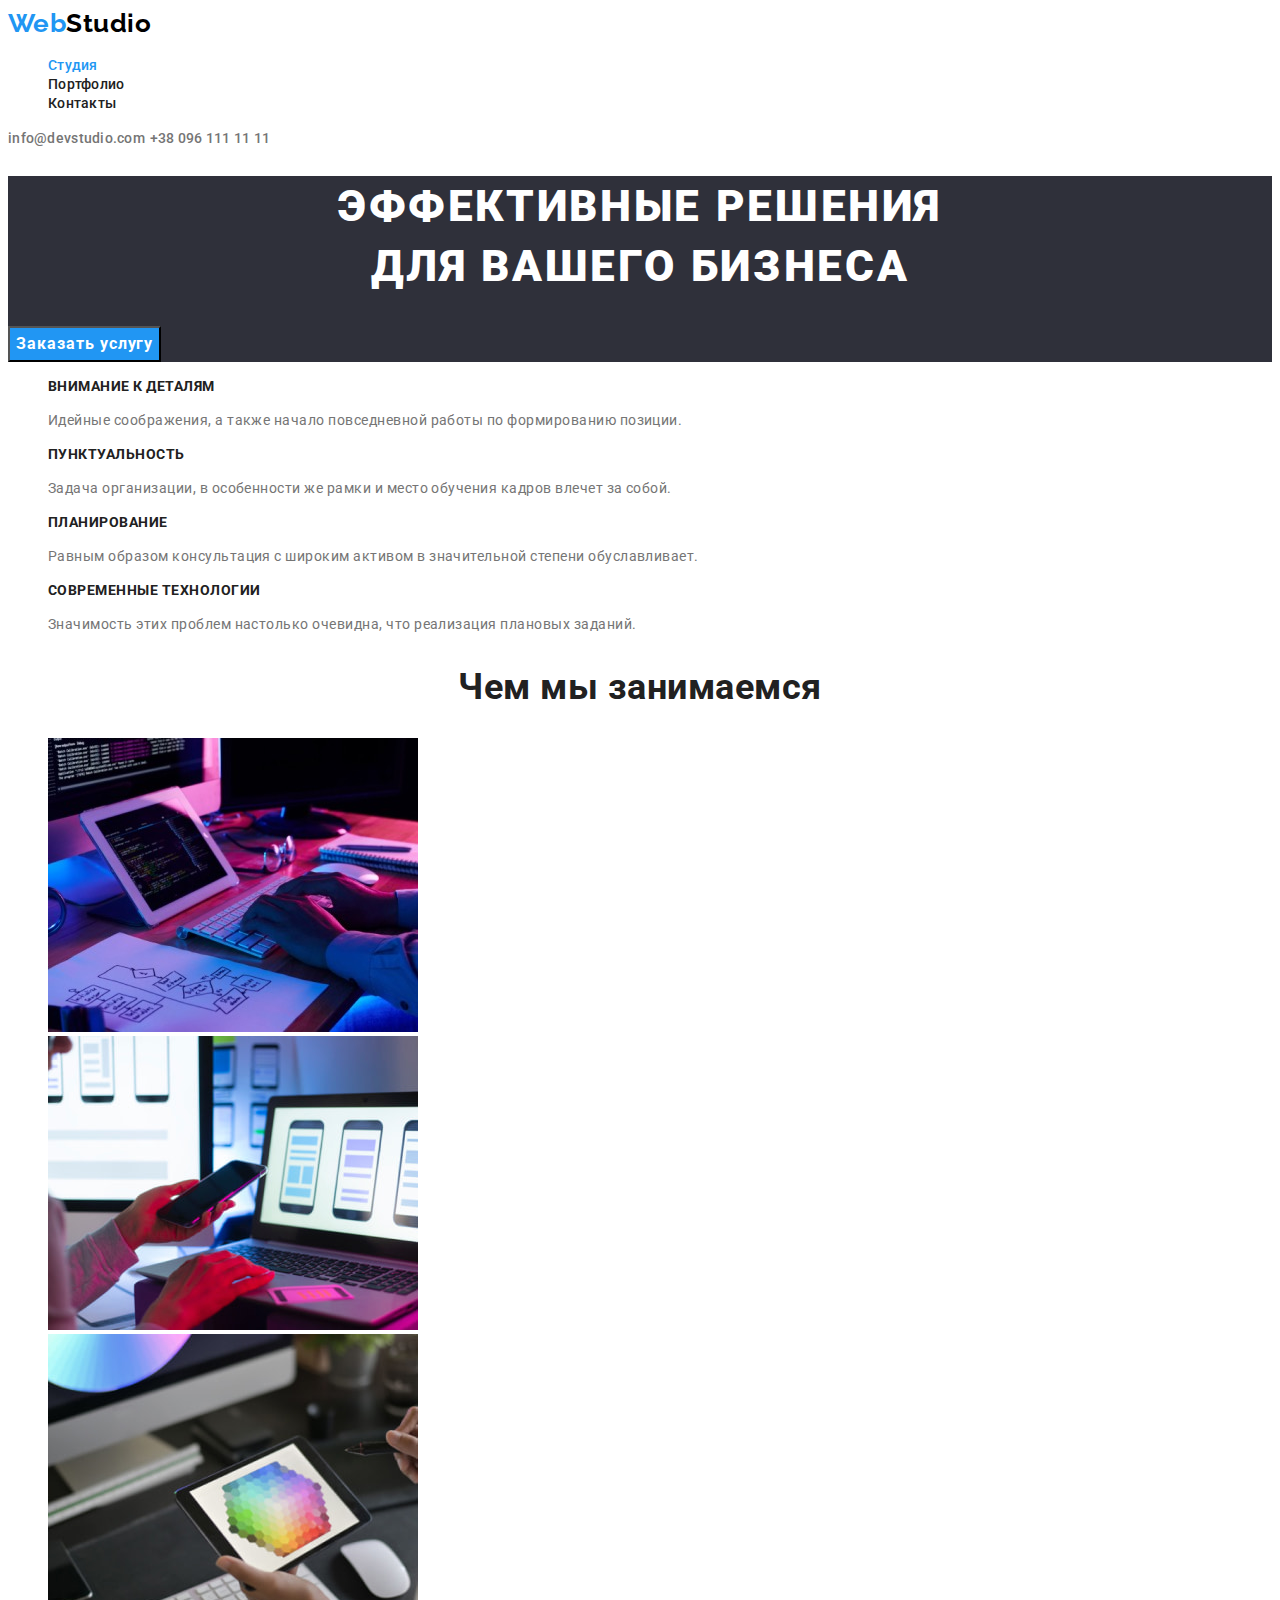
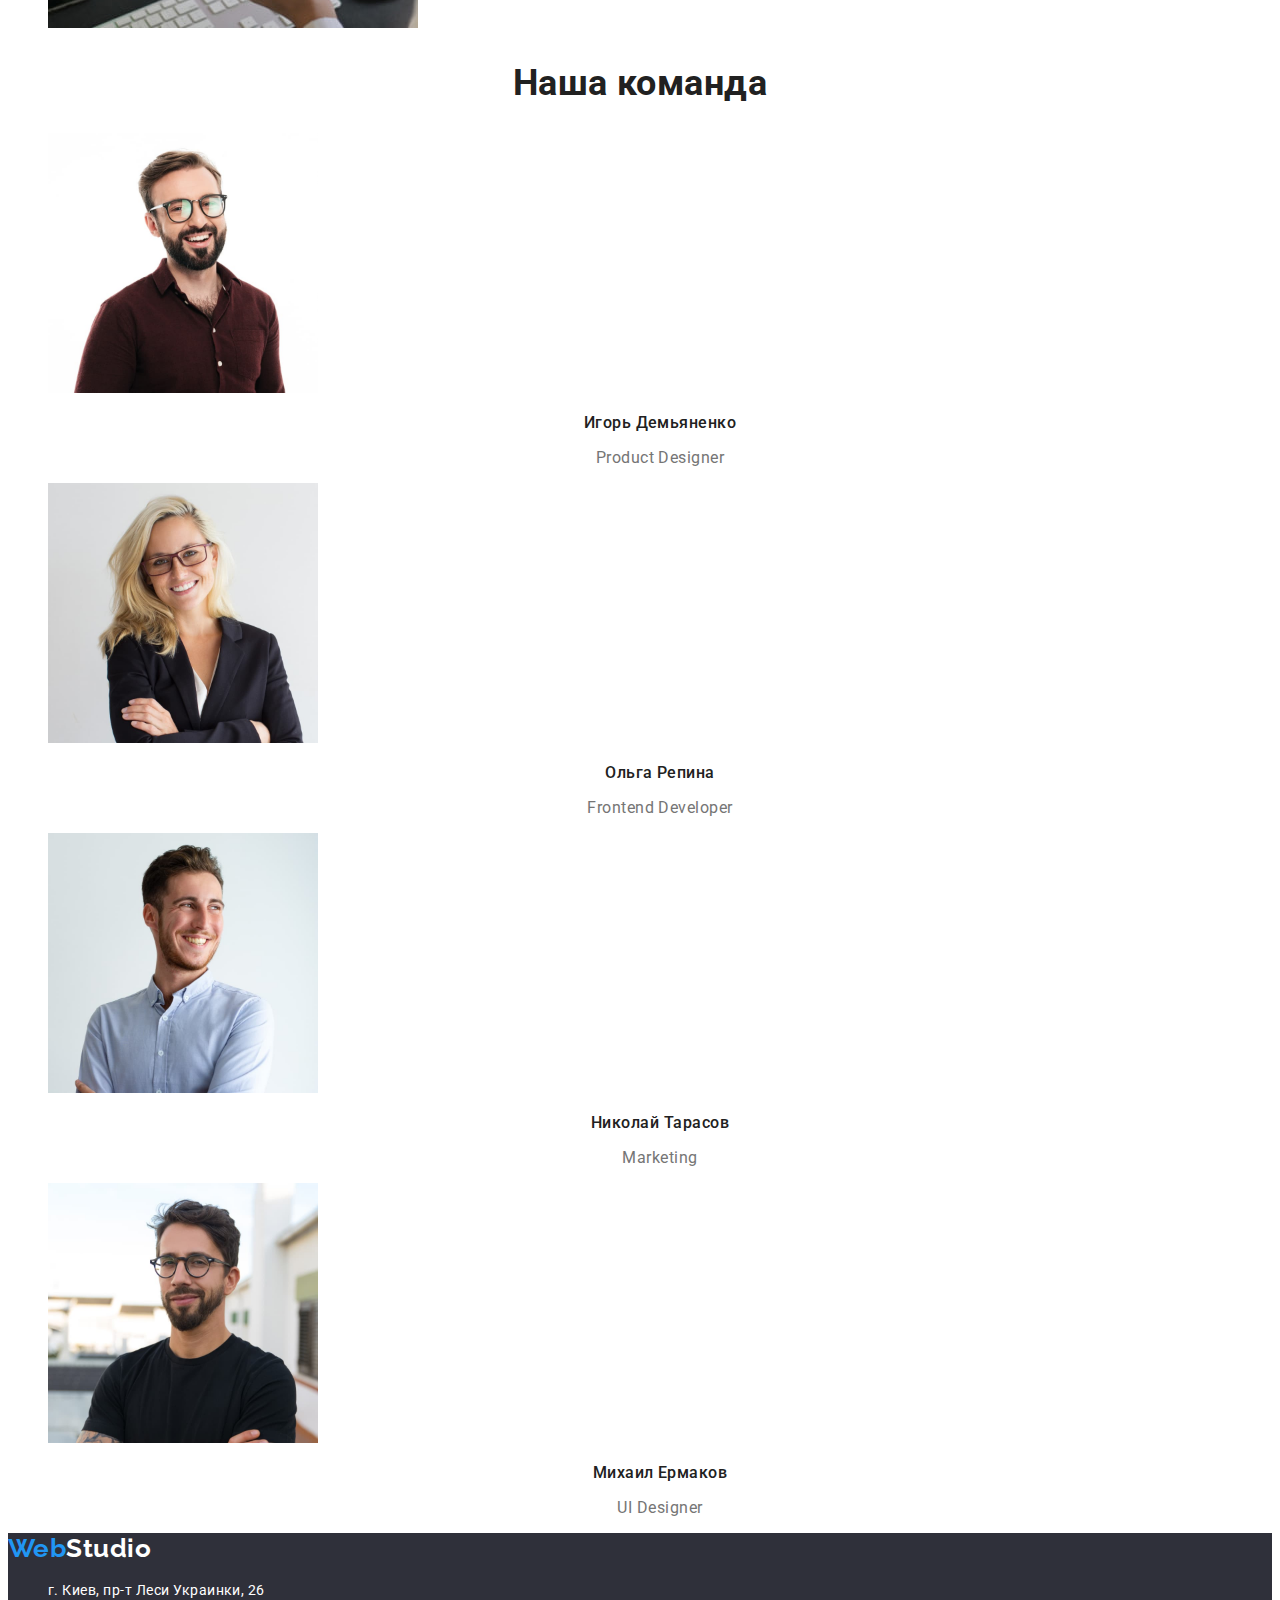
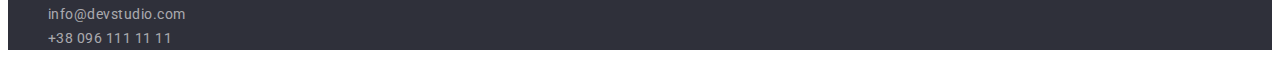
==== index.html @ f166660f "Копирует все файлы и папки дз2" ====
<!DOCTYPE html>
<html lang="ru">
<head>
    <meta charset="UTF-8">
    <meta http-equiv="X-UA-Compatible" content="IE=edge">
    <meta name="viewport" content="width=device-width, initial-scale=1.0">
    <title>Студия</title>
    <link rel="preconnect" href="https://fonts.googleapis.com">
    <link rel="preconnect" href="https://fonts.gstatic.com" crossorigin>
    <link href="https://fonts.googleapis.com/css2?family=Raleway:wght@700&family=Roboto:wght@400;500;700;900&display=swap"
        rel="stylesheet">
    <link rel="stylesheet" href="./css/styles.css">
</head>
<body>
    <header>
            <!--Шапка Сайта-->
            <nav>
                <a href="index.html" class="logo">Web<span class="logo-header">Studio</span></a>
                <ul class="site-nav list">
                    <li> <a href="./index.html" class="link current">Студия</a></li>
                    <li> <a href="./portfolio.html" class="link">Портфолио</a></li>
                    <li> <a href="#" class="link">Контакты</a></li>
                </ul>
            </nav>
            <div class="contacts list">
                <a href="mailto:info@devstudio.com" class="link">info@devstudio.com</a>                                               
                <a href="tel:+380961111111" class="link">+38 096 111 11 11</a>   
            </div>
    </header>
    
    <main>

             <!--Герой-->
        <div>
            <section class="hero">
                <h1 class="hero-title">Эффективные решения <br>  для вашего бизнеса</h1>
                <button type="button" class="button-secondary">Заказать услугу</button>
            </section>
        </div>

            <!--Преимущества-->
            <section class="section">
                <h2 class="section-title" hidden>Преимущества</h2>
                <ul class="feature-list list">
                    <li><h3 class="feature-title">Внимание к деталям</h3>
                        <p class="feature-item">Идейные соображения, а также начало повседневной работы по формированию позиции.</p></li>
                    <li><h3 class="feature-title">Пунктуальность</h3>
                        <p class="feature-item">Задача организации, в особенности же рамки и место обучения кадров влечет за собой.</p></li>
                    <li><h3 class="feature-title">Планирование</h3>
                        <p class="feature-item">Равным образом консультация с широким активом в значительной степени обуславливает.</p></li>
                    <li><h3 class="feature-title">Современные технологии</h3>
                        <p class="feature-item">Значимость этих проблем настолько очевидна, что реализация плановых заданий.</p></li>
                </ul>
            </section>

            <!--Направления деятельности-->
            <section class="section">
                <h2 class="section-title">Чем мы занимаемся</h2>
                <ul class="work-list list">
                    <li> <img src="./images/img-cod.jpg" alt="Создание кода" width="370" ></li>
                    <li> <img src="./images/img-tel.jpg" alt="Разработка приложений" width="370"></li>
                    <li> <img src="./images/img-tabl.jpg" alt="Разработка игр" width="370"></li>
                </ul>
            </section>

            <!--Команда-->
            <section class="section">
                <h2 class="section-title">Наша команда</h2>
                <ul class="team-list list">
                    <li> <img class="team-item-img" src="./images/img-igor.jpg" alt="Игорь Демьяненко" width="270">
                        <h3 class="team-title">Игорь Демьяненко</h3>
                        <p class="team-item" lang="en">Product Designer</p>
                    </li>
                    <li> <img class="team-item-img" src="./images/img-olga.jpg" alt="Ольга Репина" width="270">
                        <h3 class="team-title">Ольга Репина</h3>
                        <p class="team-item" lang="en">Frontend Developer</p>
                    </li>
                    <li> <img class="team-item-img" src="./images/img-nik.jpg" alt="Николай Тарасов" width="270">
                        <h3 class="team-title">Николай Тарасов</h3>
                        <p class="team-item" lang="en">Marketing</p>
                    </li>
                    <li> <img class="team-item-img" src="./images/img-mich.jpg" alt="Михаил Ермаков" width="270">
                        <h3 class="team-title">Михаил Ермаков</h3>
                        <p class="team-item" lang="en">UI Designer</p>
                    </li>
                    
                </ul>
            </section>
        
    </main>

        <!--Подвал-->
    <footer class="footer">
        <a href="./index.html" class="logo" lang="en">Web<span class="logo-footer">Studio</span></a>
        <address>
            <ul class="footer-contacts list">
                <li><a href="https://goo.gl/maps/nZHNvtM2P8FYW9ou6" class="contacts-address" target="_blank" 
                        rel="noopener noreferrer">г. Киев, пр-т Леси Украинки, 26</a></li>
                <li><a href="mailto:info@devstudio.com" class="contacts-item link">info@devstudio.com</a></li>
                <li><a href="tel:+380961111111" class="contacts-item link">+38 096 111 11 11 </a></li>
            </ul>
            
        </address>
    </footer>


</body>
</html>
---- css/styles.css ----
:root {
  --primary-text-color: #757575;
  --primary-white-color: #ffffff;
  --title-text-color: #212121;
  --akcent-text-color: #2196f3;
  --background-color-btn: #f5f4fa;
  --background-color-footer: #2f303a;
}

/* -------------------Студия------------------- */
body {
  background-color: var(--primary-white-color);
  color: var(--primary-text-color);
  font-family: "Roboto", sans-serif;
  letter-spacing: 0.03em;
}

.list {
  list-style: none;
}
a {
  text-decoration: none;
}
.button {
  cursor: pointer;
}

/* -----------------Logo style---------------- */
.logo {
  color: var(--akcent-text-color);
  font-family: "Raleway", sans-serif;
  font-weight: 700;
  font-size: 26px;
  line-height: calc(31 / 26);
}
.logo-header {
  color: rgba(0, 0, 0, 1);
}
.logo-footer {
  background-color: var(--background-color-footer);
  color: rgba(255, 255, 255, 1);
}

/*------------------- Site nav ----------------*/
.site-nav .link {
  font-weight: 500;
  font-size: 14px;
  line-height: calc(16 / 14);
  letter-spacing: 0.02em;
  color: var(--title-text-color);
}

/*------------------- Contacts ----------------*/
.contacts .link {
  font-weight: 500;
  font-size: 14px;
  line-height: calc(16 / 14);
  letter-spacing: 0.02em;
  color: var(--primary-text-color);
}
.link:hover,
.link:focus,
.link.current {
  color: var(--akcent-text-color);
}

/*----------------- Hero -----------------*/
.hero {
  background-color: var(--background-color-footer);
  text-align: center;
}
.hero-title {
  font-weight: 900;
  font-size: 44px;
  line-height: calc(60 / 44);
  text-align: center;
  letter-spacing: 0.06em;
  text-transform: uppercase;
  color: var(--primary-white-color);
}
.button-secondary {
  display: flex;
  align-items: center;

  font-family: inherit;
  font-weight: 700;
  font-size: 16px;
  line-height: calc(30 / 16);
  text-align: center;
  letter-spacing: 0.06em;
  color: var(--primary-white-color);
  background-color: var(--akcent-text-color);
}

/*----------------- Button ------------------*/

.button-secondary:hover,
.button-secondary:focus {
  color: var(--primary-white-color);
  background-color: #188ce8;
}

/*----------------- Sections --------------*/
.section-title {
  font-weight: 700;
  font-size: 36px;
  line-height: calc(42 / 36);
  text-align: center;
  color: var(--title-text-color);
}

/*------------------ Features -------------*/
.feature-list .feature-title {
  font-style: normal;
  font-weight: 700;
  font-size: 14px;
  line-height: calc(16 / 14);
  text-transform: uppercase;
  color: var(--title-text-color);
}
.feature-list .feature-item {
  font-size: 14px;
  line-height: calc(24 / 14);
  color: var(--primary-text-color);
}

/*------------------- Team -----------------*/
.team-list .team-title {
  font-weight: 500;
  font-size: 16px;
  line-height: calc(19 / 16);
  text-align: center;
  color: var(--title-text-color);
}
.team-list .team-item {
  font-size: 16px;
  line-height: calc(19 / 16);
  text-align: center;
  color: var(--primary-text-color);
}
/*------------------- Footer ----------------*/
.footer {
  background-color: var(--background-color-footer);
}
.footer-contacts {
  font-style: normal;
  font-size: 14px;
  line-height: calc(24 / 14);
  text-decoration: none;
  /* color: var(--primary-white-color); */
}
.contacts-address {
  color: var(--primary-white-color);
}
.contacts-item {
  color: rgba(255, 255, 255, 0.6);
}
/* ____________________________________________ */
/*---------------- Портфолио ------------------*/

.button-primary {
  font-family: inherit;
  font-weight: 500;
  font-size: 16px;
  line-height: calc(26 / 16);
  text-align: center;
  letter-spacing: 0.03em;
  background-color: var(--background-color-btn);
  color: var(--title-text-color);
}
.button-primary:hover,
.button-primary:focus {
  background-color: var(--akcent-text-color);
  color: var(--primary-white-color);
}
/*----------- Направления деятельности --------*/

.activities-title {
  font-weight: 700;
  font-size: 18px;
  line-height: calc(36 / 18);
  letter-spacing: 0.06em;
  color: var(--title-text-color);
}
.activities-item {
  font-size: 16px;
  line-height: calc(30 / 16);
  color: var(--primary-text-color);
}
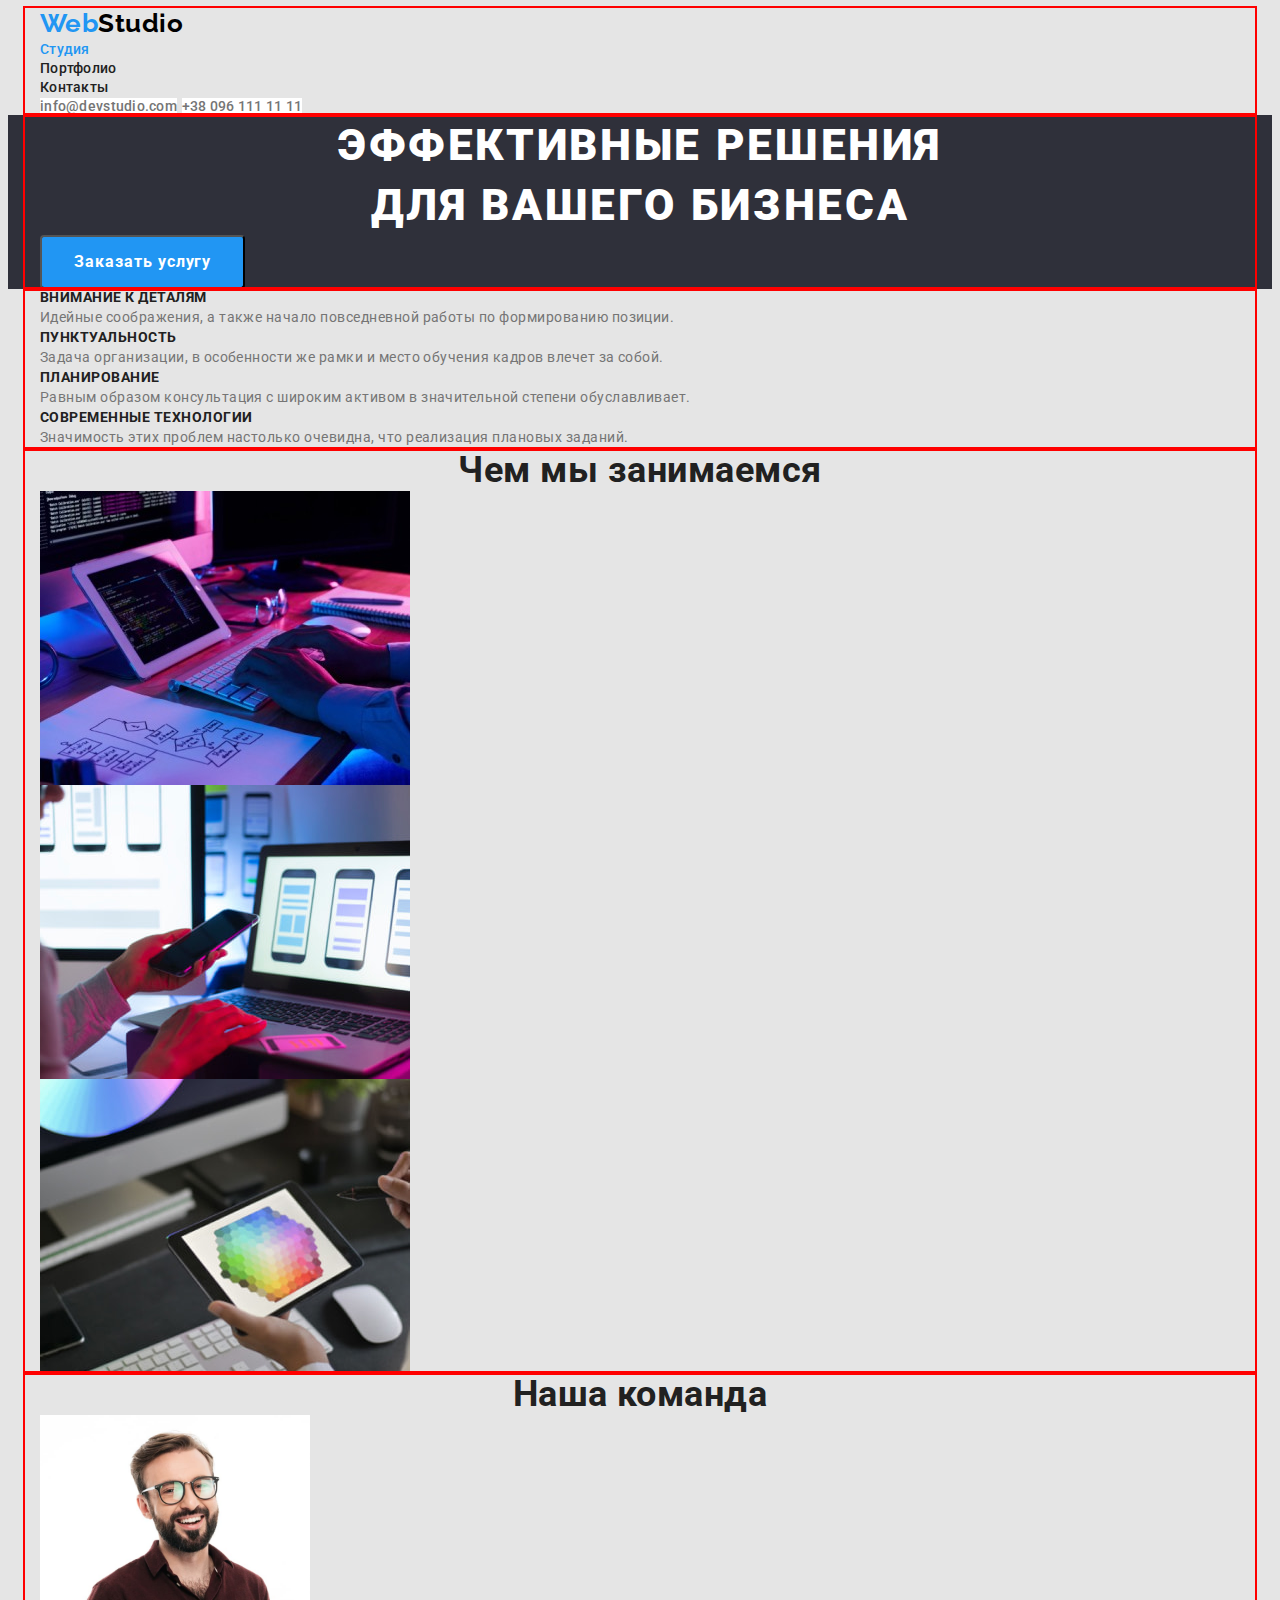
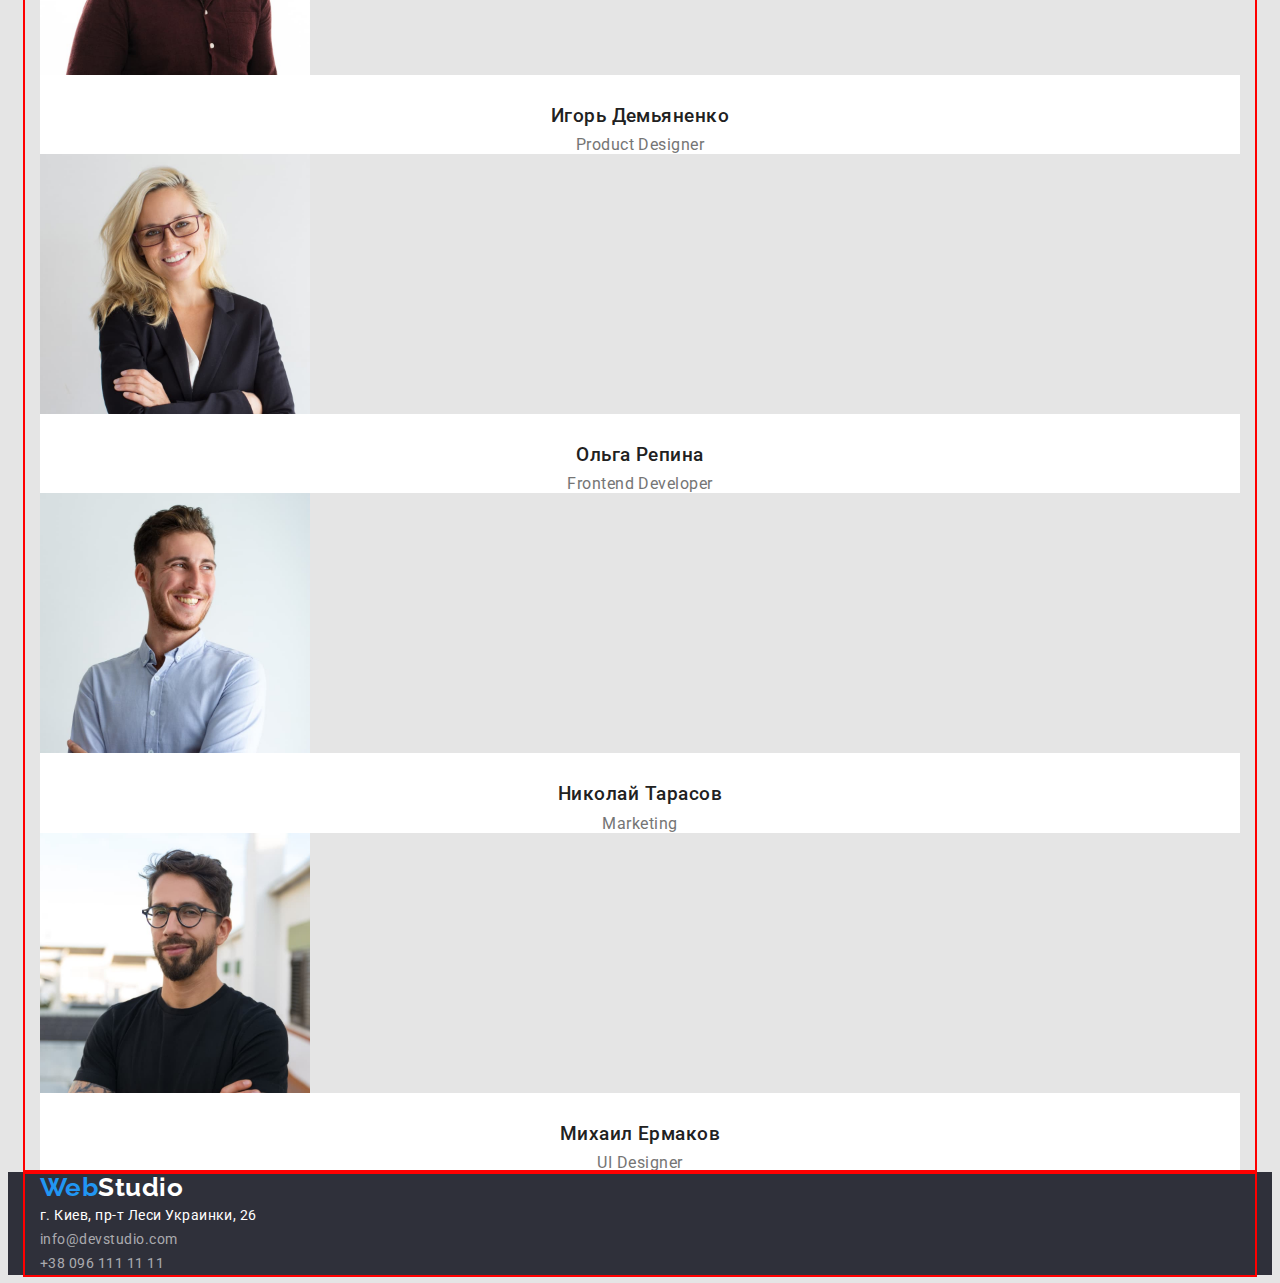
==== commit bd1c9947: "Добавляет блочную структуру документа с отступами" ====
--- a/index.html
+++ b/index.html
@@ -9,11 +9,15 @@
     <link rel="preconnect" href="https://fonts.gstatic.com" crossorigin>
     <link href="https://fonts.googleapis.com/css2?family=Raleway:wght@700&family=Roboto:wght@400;500;700;900&display=swap"
         rel="stylesheet">
+    <link rel="stylesheet" href="https://cdnjs.cloudflare.com/ajax/libs/modern-normalize/1.1.0/modern-normalize.min.css"
+        integrity="sha512-wpPYUAdjBVSE4KJnH1VR1HeZfpl1ub8YT/NKx4PuQ5NmX2tKuGu6U/JRp5y+Y8XG2tV+wKQpNHVUX03MfMFn9Q=="
+        crossorigin="anonymous" referrerpolicy="no-referrer" />
     <link rel="stylesheet" href="./css/styles.css">
 </head>
 <body>
-    <header>
-            <!--Шапка Сайта-->
+        <!--Шапка Сайта--> 
+    <header class="page-header">
+        <div class="container">
             <nav>
                 <a href="index.html" class="logo">Web<span class="logo-header">Studio</span></a>
                 <ul class="site-nav list">
@@ -22,87 +26,93 @@
                     <li> <a href="#" class="link">Контакты</a></li>
                 </ul>
             </nav>
-            <div class="contacts list">
+            <div class="header-contacts list">
                 <a href="mailto:info@devstudio.com" class="link">info@devstudio.com</a>                                               
                 <a href="tel:+380961111111" class="link">+38 096 111 11 11</a>   
             </div>
-    </header>
-    
+        </div>
+    </header>   
     <main>
-
-             <!--Герой-->
-        <div>
-            <section class="hero">
-                <h1 class="hero-title">Эффективные решения <br>  для вашего бизнеса</h1>
-                <button type="button" class="button-secondary">Заказать услугу</button>
-            </section>
-        </div>
-
-            <!--Преимущества-->
-            <section class="section">
+        <!--Герой-->
+        <section class="hero section">
+            <div class="container">
+                <h1 class="hero-section-title">Эффективные решения <br>  для вашего бизнеса</h1>
+                <button type="button" class="button secondary">Заказать услугу</button>
+            </div>
+        </section>
+            <!--Преимущества-->        
+        <section class="feature section">
+            <div class="container">
                 <h2 class="section-title" hidden>Преимущества</h2>
                 <ul class="feature-list list">
-                    <li><h3 class="feature-title">Внимание к деталям</h3>
-                        <p class="feature-item">Идейные соображения, а также начало повседневной работы по формированию позиции.</p></li>
-                    <li><h3 class="feature-title">Пунктуальность</h3>
-                        <p class="feature-item">Задача организации, в особенности же рамки и место обучения кадров влечет за собой.</p></li>
-                    <li><h3 class="feature-title">Планирование</h3>
-                        <p class="feature-item">Равным образом консультация с широким активом в значительной степени обуславливает.</p></li>
-                    <li><h3 class="feature-title">Современные технологии</h3>
-                        <p class="feature-item">Значимость этих проблем настолько очевидна, что реализация плановых заданий.</p></li>
+                    <li><h3 class="feature-item-title">Внимание к деталям</h3>
+                        <p class="feature-item-text">Идейные соображения, а также начало повседневной работы по формированию позиции.</p></li>
+                    <li><h3 class="feature-item-title">Пунктуальность</h3>
+                        <p class="feature-item-text">Задача организации, в особенности же рамки и место обучения кадров влечет за собой.</p></li>
+                    <li><h3 class="feature-item-title">Планирование</h3>
+                        <p class="feature-item-text">Равным образом консультация с широким активом в значительной степени обуславливает.</p></li>
+                    <li><h3 class="feature-item-title">Современные технологии</h3>
+                        <p class="feature-item-text">Значимость этих проблем настолько очевидна, что реализация плановых заданий.</p></li>
                 </ul>
-            </section>
-
-            <!--Направления деятельности-->
-            <section class="section">
+            </div>
+        </section>
+            <!--Направления деятельности-->        
+        <section class="work section">
+            <div class="container">
                 <h2 class="section-title">Чем мы занимаемся</h2>
                 <ul class="work-list list">
-                    <li> <img src="./images/img-cod.jpg" alt="Создание кода" width="370" ></li>
-                    <li> <img src="./images/img-tel.jpg" alt="Разработка приложений" width="370"></li>
-                    <li> <img src="./images/img-tabl.jpg" alt="Разработка игр" width="370"></li>
+                    <li> <img src="./images/img-cod.jpg" class="work-item-img" alt="Создание кода" width="370" ></li>
+                    <li> <img src="./images/img-tel.jpg" class="work-item-img" alt="Разработка приложений" width="370"></li>
+                    <li> <img src="./images/img-tabl.jpg" class="work-item-img" alt="Разработка игр" width="370"></li>
                 </ul>
-            </section>
-
-            <!--Команда-->
-            <section class="section">
+            </div>
+        </section>
+            <!--Команда-->      
+        <section class="team section">
+            <div class="container">
                 <h2 class="section-title">Наша команда</h2>
                 <ul class="team-list list">
                     <li> <img class="team-item-img" src="./images/img-igor.jpg" alt="Игорь Демьяненко" width="270">
-                        <h3 class="team-title">Игорь Демьяненко</h3>
-                        <p class="team-item" lang="en">Product Designer</p>
+                        <div class="team-item-content">
+                            <h3 class="team-item-title">Игорь Демьяненко</h3>
+                            <p class="team-item-text" lang="en">Product Designer</p>
+                        </div>
                     </li>
                     <li> <img class="team-item-img" src="./images/img-olga.jpg" alt="Ольга Репина" width="270">
-                        <h3 class="team-title">Ольга Репина</h3>
-                        <p class="team-item" lang="en">Frontend Developer</p>
+                        <div class="team-item-content">
+                            <h3 class="team-item-title">Ольга Репина</h3>
+                            <p class="team-item-text" lang="en">Frontend Developer</p>
+                        </div>
                     </li>
                     <li> <img class="team-item-img" src="./images/img-nik.jpg" alt="Николай Тарасов" width="270">
-                        <h3 class="team-title">Николай Тарасов</h3>
-                        <p class="team-item" lang="en">Marketing</p>
+                        <div class="team-item-content">
+                            <h3 class="team-item-title">Николай Тарасов</h3>
+                            <p class="team-item-text" lang="en">Marketing</p>
+                        </div>
                     </li>
                     <li> <img class="team-item-img" src="./images/img-mich.jpg" alt="Михаил Ермаков" width="270">
-                        <h3 class="team-title">Михаил Ермаков</h3>
-                        <p class="team-item" lang="en">UI Designer</p>
-                    </li>
-                    
+                        <div class="team-item-content">
+                            <h3 class="team-item-title">Михаил Ермаков</h3>
+                            <p class="team-item-text" lang="en">UI Designer</p>
+                        </div>
+                    </li>                   
                 </ul>
-            </section>
-        
+            </div>
+        </section>       
     </main>
-
         <!--Подвал-->
     <footer class="footer">
-        <a href="./index.html" class="logo" lang="en">Web<span class="logo-footer">Studio</span></a>
-        <address>
-            <ul class="footer-contacts list">
-                <li><a href="https://goo.gl/maps/nZHNvtM2P8FYW9ou6" class="contacts-address" target="_blank" 
-                        rel="noopener noreferrer">г. Киев, пр-т Леси Украинки, 26</a></li>
-                <li><a href="mailto:info@devstudio.com" class="contacts-item link">info@devstudio.com</a></li>
-                <li><a href="tel:+380961111111" class="contacts-item link">+38 096 111 11 11 </a></li>
-            </ul>
-            
-        </address>
+        <div class="container">
+            <a href="./index.html" class="logo" lang="en">Web<span class="logo-footer">Studio</span></a>
+            <address>
+                <ul class="footer-contacts list">
+                    <li><a href="https://goo.gl/maps/nZHNvtM2P8FYW9ou6" class="contacts-address" target="_blank" 
+                            rel="noopener noreferrer">г. Киев, пр-т Леси Украинки, 26</a></li>
+                    <li><a href="mailto:info@devstudio.com" class="contacts-item link">info@devstudio.com</a></li>
+                    <li><a href="tel:+380961111111" class="contacts-item link">+38 096 111 11 11 </a></li>
+                </ul>             
+            </address>
+         </div>
     </footer>
-
-
 </body>
 </html>
--- a/css/styles.css
+++ b/css/styles.css
@@ -4,12 +4,31 @@
   --title-text-color: #212121;
   --akcent-text-color: #2196f3;
   --background-color-btn: #f5f4fa;
+  --background-color-body: #e5e5e5;
+  --background-color-header: #ffffff;
   --background-color-footer: #2f303a;
 }
 
-/* -------------------Студия------------------- */
+p,
+h1,
+h2,
+h3,
+h4,
+h5,
+h6 {
+  margin: 0;
+}
+ul {
+  margin: 0;
+  padding: 0;
+}
+img {
+  display: block;
+}
+
+/* ---------------Студия-------------- */
 body {
-  background-color: var(--primary-white-color);
+  background-color: var(--background-color-body);
   color: var(--primary-text-color);
   font-family: "Roboto", sans-serif;
   letter-spacing: 0.03em;
@@ -21,11 +40,23 @@
 a {
   text-decoration: none;
 }
+.container {
+  width: 1200px;
+  padding-left: 15px;
+  padding-right: 15px;
+  margin: 0 auto;
+  outline: 2px solid red;
+}
+
 .button {
+  display: inline-block;
   cursor: pointer;
-}
-
-/* -----------------Logo style---------------- */
+  border-radius: 4px;
+  min-width: 130px;
+  text-align: center;
+}
+
+/* --------------Logo style------------- */
 .logo {
   color: var(--akcent-text-color);
   font-family: "Raleway", sans-serif;
@@ -41,7 +72,14 @@
   color: rgba(255, 255, 255, 1);
 }
 
-/*------------------- Site nav ----------------*/
+/*-------------- Header --------------*/
+/* .page-header {
+  display: inline-block;
+  width: 1600px;
+  height: 80px;
+  background-color: var(--background-color-header);
+} */
+/*-------------- Site nav --------------*/
 .site-nav .link {
   font-weight: 500;
   font-size: 14px;
@@ -50,26 +88,33 @@
   color: var(--title-text-color);
 }
 
-/*------------------- Contacts ----------------*/
-.contacts .link {
+/*-------------- Contacts --------------*/
+.header-contacts .link {
   font-weight: 500;
   font-size: 14px;
   line-height: calc(16 / 14);
   letter-spacing: 0.02em;
   color: var(--primary-text-color);
-}
+  background-color: var(--background-color-header);
+}
+/* .header-contacts {
+  display: inline-block;
+  margin: 0 auto;
+  text-decoration: none;
+} */
+
 .link:hover,
 .link:focus,
 .link.current {
   color: var(--akcent-text-color);
 }
 
-/*----------------- Hero -----------------*/
+/*---------------- Hero ----------------*/
 .hero {
   background-color: var(--background-color-footer);
   text-align: center;
 }
-.hero-title {
+.hero-section-title {
   font-weight: 900;
   font-size: 44px;
   line-height: calc(60 / 44);
@@ -78,9 +123,11 @@
   text-transform: uppercase;
   color: var(--primary-white-color);
 }
-.button-secondary {
+.button.secondary {
   display: flex;
   align-items: center;
+  text-align: center;
+  padding: 10px 32px;
 
   font-family: inherit;
   font-weight: 700;
@@ -92,7 +139,7 @@
   background-color: var(--akcent-text-color);
 }
 
-/*----------------- Button ------------------*/
+/*---------------- Button ----------------*/
 
 .button-secondary:hover,
 .button-secondary:focus {
@@ -110,35 +157,39 @@
 }
 
 /*------------------ Features -------------*/
-.feature-list .feature-title {
-  font-style: normal;
+.feature-list .feature-item-title {
   font-weight: 700;
   font-size: 14px;
   line-height: calc(16 / 14);
   text-transform: uppercase;
   color: var(--title-text-color);
 }
-.feature-list .feature-item {
+.feature-list .feature-item-text {
   font-size: 14px;
   line-height: calc(24 / 14);
   color: var(--primary-text-color);
 }
 
 /*------------------- Team -----------------*/
-.team-list .team-title {
-  font-weight: 500;
+.team-list {
   font-size: 16px;
   line-height: calc(19 / 16);
   text-align: center;
-  color: var(--title-text-color);
-}
-.team-list .team-item {
-  font-size: 16px;
-  line-height: calc(19 / 16);
-  text-align: center;
-  color: var(--primary-text-color);
-}
-/*------------------- Footer ----------------*/
+}
+.team-item-title {
+  font-weight: 500;
+  margin-bottom: 8px;
+  color: var(--title-text-color);
+}
+.team-item-text {
+  color: var(--primary-text-color);
+}
+.team-item-content {
+  padding-top: 30px;
+  background-color: var(--background-color-header);
+}
+
+/*------------------ Footer ---------------*/
 .footer {
   background-color: var(--background-color-footer);
 }
@@ -147,7 +198,6 @@
   font-size: 14px;
   line-height: calc(24 / 14);
   text-decoration: none;
-  /* color: var(--primary-white-color); */
 }
 .contacts-address {
   color: var(--primary-white-color);
@@ -158,7 +208,9 @@
 /* ____________________________________________ */
 /*---------------- Портфолио ------------------*/
 
-.button-primary {
+.button.primary {
+  padding: 6px 22px;
+
   font-family: inherit;
   font-weight: 500;
   font-size: 16px;
@@ -173,16 +225,16 @@
   background-color: var(--akcent-text-color);
   color: var(--primary-white-color);
 }
-/*----------- Направления деятельности --------*/
-
-.activities-title {
+/*--------- Направления деятельности --------*/
+
+.activities-item-title {
   font-weight: 700;
   font-size: 18px;
   line-height: calc(36 / 18);
   letter-spacing: 0.06em;
   color: var(--title-text-color);
 }
-.activities-item {
+.activities-item-text {
   font-size: 16px;
   line-height: calc(30 / 16);
   color: var(--primary-text-color);
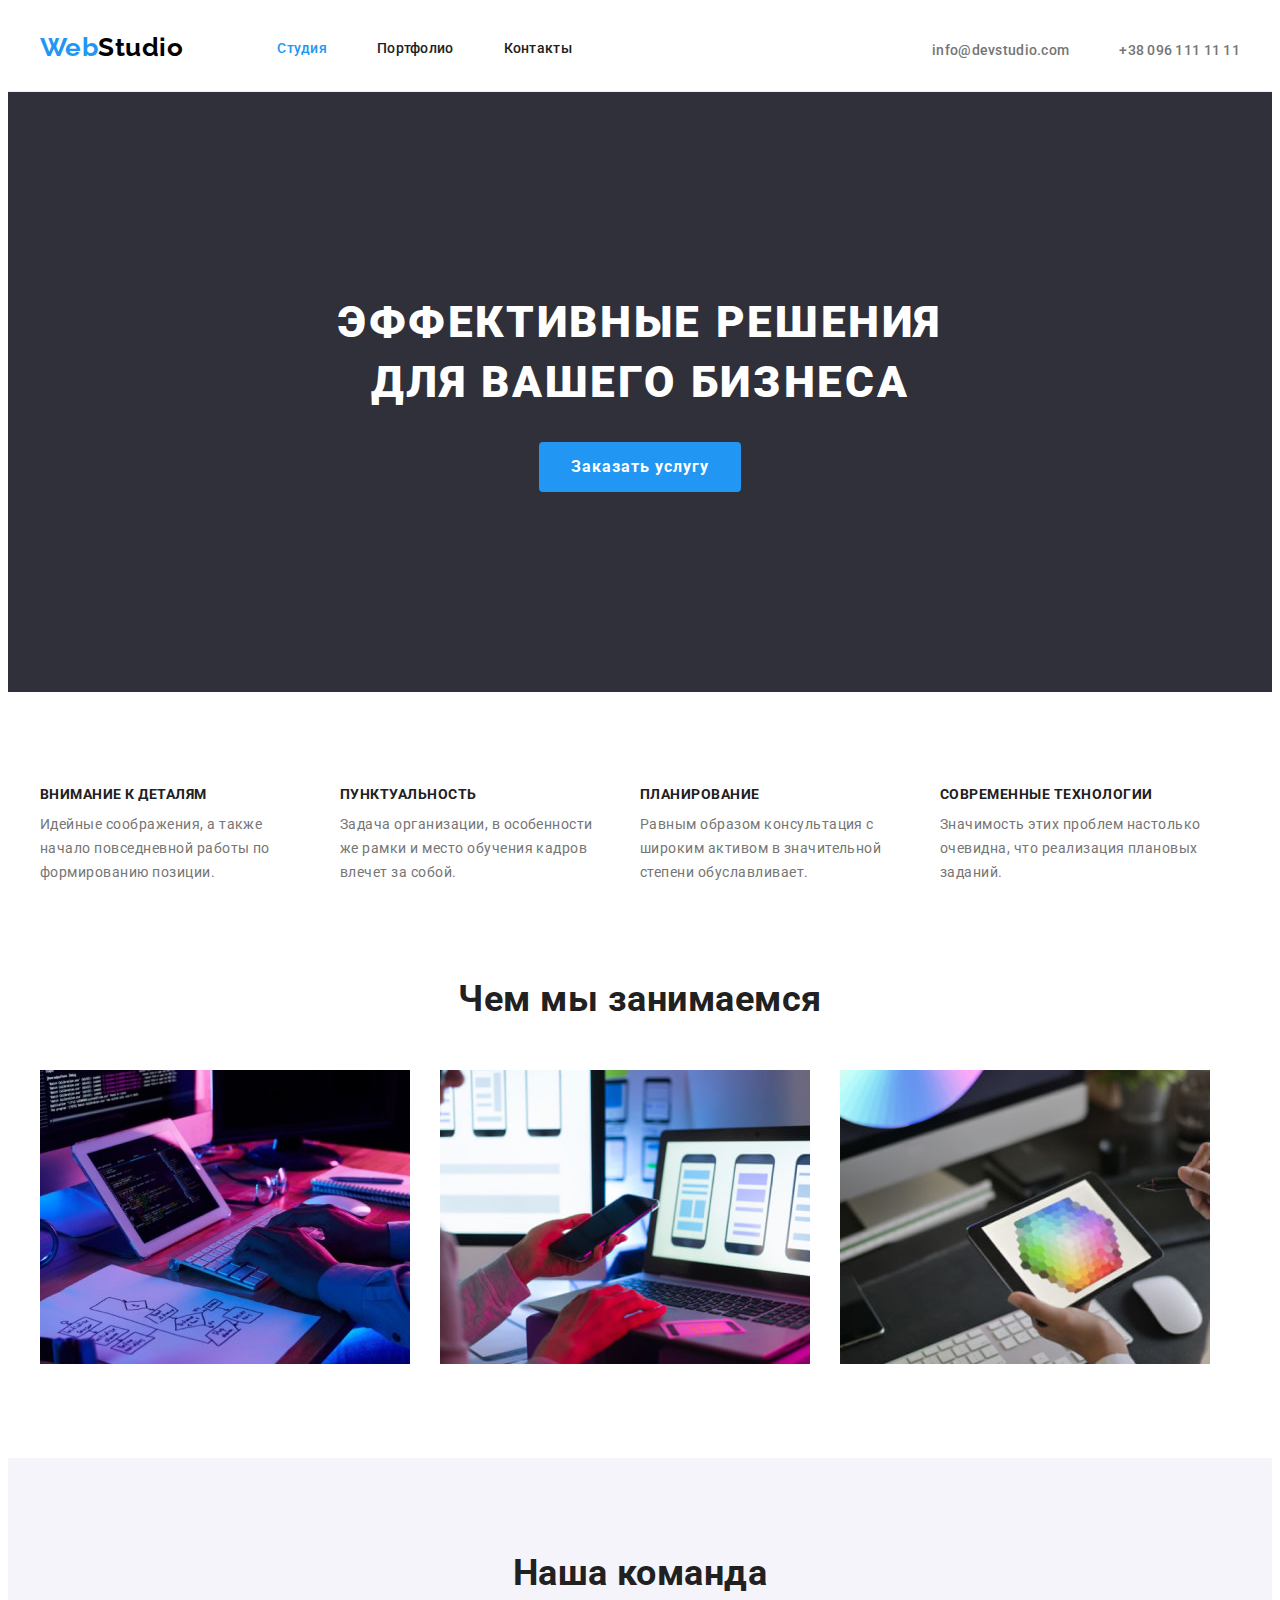
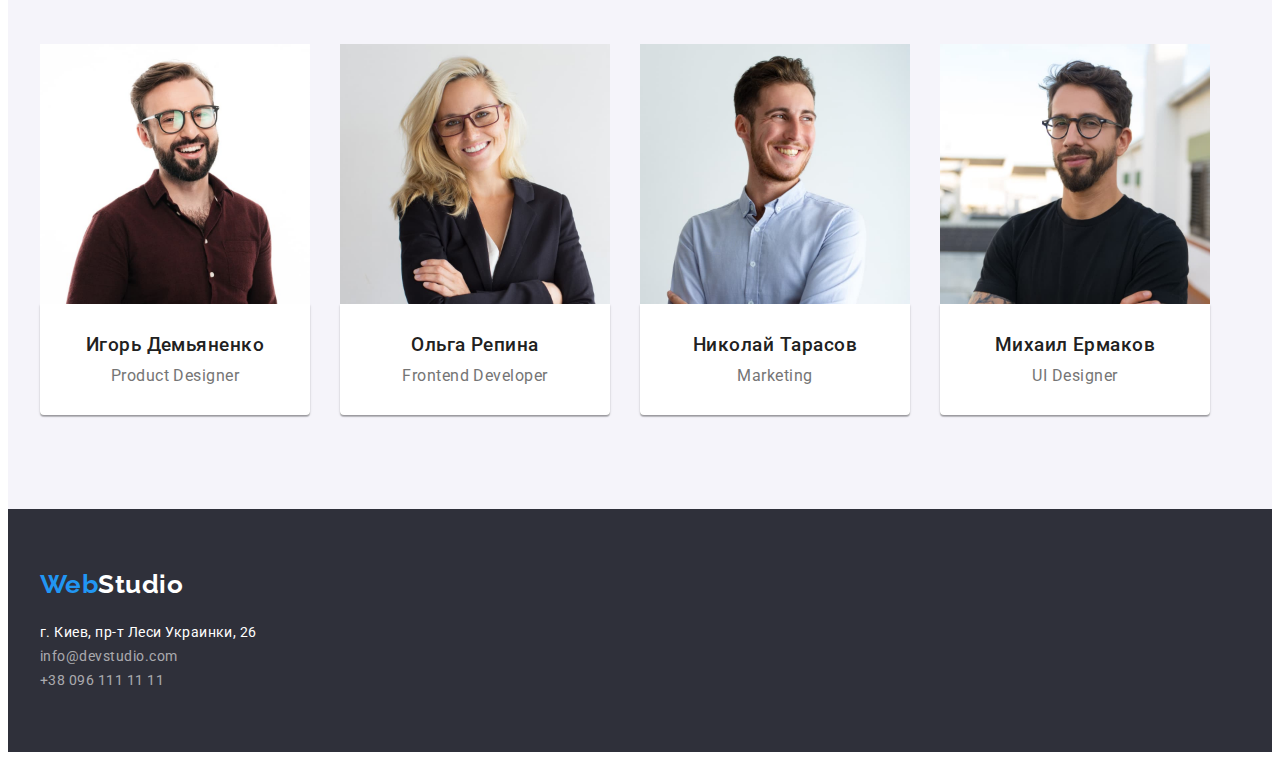
==== commit 66a25ace: "Добавляет блоки и флексы" ====
--- a/index.html
+++ b/index.html
@@ -17,42 +17,50 @@
 <body>
         <!--Шапка Сайта--> 
     <header class="page-header">
-        <div class="container">
-            <nav>
+        <div class="container main-nav">
+            <nav class="main-nav-list">
                 <a href="index.html" class="logo">Web<span class="logo-header">Studio</span></a>
                 <ul class="site-nav list">
-                    <li> <a href="./index.html" class="link current">Студия</a></li>
-                    <li> <a href="./portfolio.html" class="link">Портфолио</a></li>
-                    <li> <a href="#" class="link">Контакты</a></li>
+                    <li class="item"><a href="./index.html" class="link current">Студия</a></li>
+                    <li class="item"><a href="./portfolio.html" class="link">Портфолио</a></li>
+                    <li class="item"><a href="#" class="link">Контакты</a></li>
                 </ul>
             </nav>
-            <div class="header-contacts list">
-                <a href="mailto:info@devstudio.com" class="link">info@devstudio.com</a>                                               
-                <a href="tel:+380961111111" class="link">+38 096 111 11 11</a>   
-            </div>
+                <ul class="header-contacts list">
+                    <li class="item"><a href="mailto:info@devstudio.com" class="link">info@devstudio.com</a></li>
+                    <li class="item"><a href="tel:+380961111111" class="link">+38 096 111 11 11</a></li>
+                </ul>
         </div>
     </header>   
     <main>
         <!--Герой-->
-        <section class="hero section">
+        <section class="hero section no-padding">
             <div class="container">
-                <h1 class="hero-section-title">Эффективные решения <br>  для вашего бизнеса</h1>
+                <h1 class="hero-title">Эффективные решения <br>  для вашего бизнеса</h1>
                 <button type="button" class="button secondary">Заказать услугу</button>
             </div>
         </section>
             <!--Преимущества-->        
-        <section class="feature section">
+        <section class="feature section no-padding">
             <div class="container">
                 <h2 class="section-title" hidden>Преимущества</h2>
                 <ul class="feature-list list">
-                    <li><h3 class="feature-item-title">Внимание к деталям</h3>
-                        <p class="feature-item-text">Идейные соображения, а также начало повседневной работы по формированию позиции.</p></li>
-                    <li><h3 class="feature-item-title">Пунктуальность</h3>
-                        <p class="feature-item-text">Задача организации, в особенности же рамки и место обучения кадров влечет за собой.</p></li>
-                    <li><h3 class="feature-item-title">Планирование</h3>
-                        <p class="feature-item-text">Равным образом консультация с широким активом в значительной степени обуславливает.</p></li>
-                    <li><h3 class="feature-item-title">Современные технологии</h3>
-                        <p class="feature-item-text">Значимость этих проблем настолько очевидна, что реализация плановых заданий.</p></li>
+                    <li class="item">
+                        <h3 class="feature-item-title">Внимание к деталям</h3>
+                        <p class="feature-item-text">Идейные соображения, а также начало повседневной работы по формированию позиции.</p>
+                    </li>
+                    <li class="item">
+                        <h3 class="feature-item-title">Пунктуальность</h3>
+                        <p class="feature-item-text">Задача организации, в особенности же рамки и место обучения кадров влечет за собой.</p>
+                    </li>
+                    <li class="item">
+                        <h3 class="feature-item-title">Планирование</h3>
+                        <p class="feature-item-text">Равным образом консультация с широким активом в значительной степени обуславливает.</p>                      
+                    </li>
+                    <li class="item">
+                        <h3 class="feature-item-title">Современные технологии</h3>
+                        <p class="feature-item-text">Значимость этих проблем настолько очевидна, что реализация плановых заданий.</p>
+                    </li>
                 </ul>
             </div>
         </section>
@@ -61,9 +69,9 @@
             <div class="container">
                 <h2 class="section-title">Чем мы занимаемся</h2>
                 <ul class="work-list list">
-                    <li> <img src="./images/img-cod.jpg" class="work-item-img" alt="Создание кода" width="370" ></li>
-                    <li> <img src="./images/img-tel.jpg" class="work-item-img" alt="Разработка приложений" width="370"></li>
-                    <li> <img src="./images/img-tabl.jpg" class="work-item-img" alt="Разработка игр" width="370"></li>
+                    <li class="item"> <img src="./images/img-cod.jpg" class="work-item-img" alt="Создание кода" width="370" ></li>
+                    <li class="item"> <img src="./images/img-tel.jpg" class="work-item-img" alt="Разработка приложений" width="370"></li>
+                    <li class="item"> <img src="./images/img-tabl.jpg" class="work-item-img" alt="Разработка игр" width="370"></li>
                 </ul>
             </div>
         </section>
@@ -72,47 +80,47 @@
             <div class="container">
                 <h2 class="section-title">Наша команда</h2>
                 <ul class="team-list list">
-                    <li> <img class="team-item-img" src="./images/img-igor.jpg" alt="Игорь Демьяненко" width="270">
-                        <div class="team-item-content">
+                    <li class="item"> <img class="team-item-img" src="./images/img-igor.jpg" alt="Игорь Демьяненко" width="270">
+                        <div class="item-content">
                             <h3 class="team-item-title">Игорь Демьяненко</h3>
                             <p class="team-item-text" lang="en">Product Designer</p>
                         </div>
                     </li>
-                    <li> <img class="team-item-img" src="./images/img-olga.jpg" alt="Ольга Репина" width="270">
-                        <div class="team-item-content">
+                    <li class="item"> <img class="team-item-img" src="./images/img-olga.jpg" alt="Ольга Репина" width="270">
+                        <div class="item-content">
                             <h3 class="team-item-title">Ольга Репина</h3>
                             <p class="team-item-text" lang="en">Frontend Developer</p>
-                        </div>
+                         </div>
                     </li>
-                    <li> <img class="team-item-img" src="./images/img-nik.jpg" alt="Николай Тарасов" width="270">
-                        <div class="team-item-content">
+                    <li class="item"> <img class="team-item-img" src="./images/img-nik.jpg" alt="Николай Тарасов" width="270">
+                        <div class="item-content">
                             <h3 class="team-item-title">Николай Тарасов</h3>
                             <p class="team-item-text" lang="en">Marketing</p>
-                        </div>
+                         </div>
                     </li>
-                    <li> <img class="team-item-img" src="./images/img-mich.jpg" alt="Михаил Ермаков" width="270">
-                        <div class="team-item-content">
+                    <li class="item"> <img class="team-item-img" src="./images/img-mich.jpg" alt="Михаил Ермаков" width="270">
+                        <div class="item-content">
                             <h3 class="team-item-title">Михаил Ермаков</h3>
                             <p class="team-item-text" lang="en">UI Designer</p>
-                        </div>
+                         </div>
                     </li>                   
                 </ul>
             </div>
         </section>       
     </main>
-        <!--Подвал-->
-    <footer class="footer">
-        <div class="container">
-            <a href="./index.html" class="logo" lang="en">Web<span class="logo-footer">Studio</span></a>
-            <address>
-                <ul class="footer-contacts list">
-                    <li><a href="https://goo.gl/maps/nZHNvtM2P8FYW9ou6" class="contacts-address" target="_blank" 
-                            rel="noopener noreferrer">г. Киев, пр-т Леси Украинки, 26</a></li>
-                    <li><a href="mailto:info@devstudio.com" class="contacts-item link">info@devstudio.com</a></li>
-                    <li><a href="tel:+380961111111" class="contacts-item link">+38 096 111 11 11 </a></li>
-                </ul>             
-            </address>
-         </div>
-    </footer>
+            <!--Подвал-->
+        <footer class="footer">
+            <div class="container">
+                <a href="./index.html" class="logo" lang="en">Web<span class="logo-footer">Studio</span></a>
+                <address>
+                    <ul class="footer-contacts list">
+                        <li><a href="https://goo.gl/maps/nZHNvtM2P8FYW9ou6" class="contacts-address" target="_blank" 
+                                rel="noopener noreferrer">г. Киев, пр-т Леси Украинки, 26</a></li>
+                        <li><a href="mailto:info@devstudio.com" class="contacts-item link">info@devstudio.com</a></li>
+                        <li><a href="tel:+380961111111" class="contacts-item link">+38 096 111 11 11 </a></li>
+                    </ul>             
+                </address>
+            </div>
+        </footer>
 </body>
 </html>
--- a/css/styles.css
+++ b/css/styles.css
@@ -1,12 +1,13 @@
 :root {
   --primary-text-color: #757575;
-  --primary-white-color: #ffffff;
+  --secondary-text-color: #ffffff;
   --title-text-color: #212121;
   --akcent-text-color: #2196f3;
   --background-color-btn: #f5f4fa;
-  --background-color-body: #e5e5e5;
-  --background-color-header: #ffffff;
+  --background-color-body: #ffffff;
   --background-color-footer: #2f303a;
+  --card-shadows: 0px 1px 3px rgba(0, 0, 0, 0.12),
+    0px 1px 1px rgba(0, 0, 0, 0.14), 0px 2px 1px rgba(0, 0, 0, 0.2);
 }
 
 p,
@@ -24,6 +25,8 @@
 }
 img {
   display: block;
+  max-width: 100%;
+  height: auto;
 }
 
 /* ---------------Студия-------------- */
@@ -36,6 +39,8 @@
 
 .list {
   list-style: none;
+  padding: 0;
+  margin: 0;
 }
 a {
   text-decoration: none;
@@ -44,12 +49,14 @@
   width: 1200px;
   padding-left: 15px;
   padding-right: 15px;
-  margin: 0 auto;
-  outline: 2px solid red;
+  margin-left: auto;
+  margin-right: auto;
+  /* outline: 2px solid red; */
 }
 
 .button {
   display: inline-block;
+  border: none;
   cursor: pointer;
   border-radius: 4px;
   min-width: 130px;
@@ -58,6 +65,9 @@
 
 /* --------------Logo style------------- */
 .logo {
+  padding-top: 24px;
+  padding-bottom: 25px;
+
   color: var(--akcent-text-color);
   font-family: "Raleway", sans-serif;
   font-weight: 700;
@@ -65,6 +75,8 @@
   line-height: calc(31 / 26);
 }
 .logo-header {
+  padding-top: 24px;
+  padding-bottom: 25px;
   color: rgba(0, 0, 0, 1);
 }
 .logo-footer {
@@ -73,14 +85,37 @@
 }
 
 /*-------------- Header --------------*/
-/* .page-header {
-  display: inline-block;
-  width: 1600px;
-  height: 80px;
-  background-color: var(--background-color-header);
-} */
+.page-header {
+  background-color: var(--background-color-body);
+
+  border-bottom-width: 1px;
+  border-bottom-style: solid;
+  border-bottom-color: #ececec;
+}
+/*-------------- Main-nav --------------*/
+.main-nav-list {
+  display: flex;
+  margin-right: auto;
+}
+.main-nav {
+  display: flex;
+}
+
 /*-------------- Site nav --------------*/
+.site-nav {
+  display: flex;
+  margin-left: 94px;
+}
+/* .site-nav .item:not(:last-child) {
+  margin-right: 50px;} */
+.site-nav .item + .item {
+  margin-left: 50px;
+}
 .site-nav .link {
+  display: block;
+  padding-top: 32px;
+  padding-bottom: 32px;
+
   font-weight: 500;
   font-size: 14px;
   line-height: calc(16 / 14);
@@ -95,14 +130,19 @@
   line-height: calc(16 / 14);
   letter-spacing: 0.02em;
   color: var(--primary-text-color);
-  background-color: var(--background-color-header);
-}
-/* .header-contacts {
-  display: inline-block;
-  margin: 0 auto;
+  background-color: var(--background-color-body);
+}
+.header-contacts {
+  display: flex;
+  margin-left: auto;
+  padding-top: 32px;
+  padding-bottom: 32px;
+
   text-decoration: none;
-} */
-
+}
+.header-contacts .item + .item {
+  margin-left: 50px;
+}
 .link:hover,
 .link:focus,
 .link.current {
@@ -111,31 +151,33 @@
 
 /*---------------- Hero ----------------*/
 .hero {
+  padding-top: 200px;
+  margin-bottom: 94px;
   background-color: var(--background-color-footer);
   text-align: center;
 }
-.hero-section-title {
+.hero-title {
+  margin-top: 0;
+  padding-top: 200px;
+  margin-bottom: 30px;
+
   font-weight: 900;
   font-size: 44px;
   line-height: calc(60 / 44);
-  text-align: center;
   letter-spacing: 0.06em;
   text-transform: uppercase;
-  color: var(--primary-white-color);
+  color: var(--secondary-text-color);
 }
 .button.secondary {
-  display: flex;
-  align-items: center;
-  text-align: center;
   padding: 10px 32px;
+  margin-bottom: 200px;
 
   font-family: inherit;
   font-weight: 700;
   font-size: 16px;
   line-height: calc(30 / 16);
-  text-align: center;
   letter-spacing: 0.06em;
-  color: var(--primary-white-color);
+  color: var(--secondary-text-color);
   background-color: var(--akcent-text-color);
 }
 
@@ -143,12 +185,25 @@
 
 .button-secondary:hover,
 .button-secondary:focus {
-  color: var(--primary-white-color);
+  color: var(--secondary-text-color);
   background-color: #188ce8;
 }
 
-/*----------------- Sections --------------*/
+/*------------- Section ------------*/
+.section {
+  padding-top: 94px;
+  padding-bottom: 94px;
+  margin-left: auto;
+  margin-right: auto;
+}
+.section.no-padding {
+  padding-top: 0;
+  padding-bottom: 0;
+}
 .section-title {
+  margin-top: 0;
+  margin-bottom: 50px;
+
   font-weight: 700;
   font-size: 36px;
   line-height: calc(42 / 36);
@@ -157,56 +212,122 @@
 }
 
 /*------------------ Features -------------*/
-.feature-list .feature-item-title {
+.feature-list {
+  display: flex;
+  flex-wrap: wrap;
+  margin-top: 0;
+}
+.feature-list .item {
+  width: 270px;
+}
+
+/* .feature-list .item:not(:last-child) {
+  margin-right: 30px;} */
+.feature-list .item + .item {
+  margin-left: 30px;
+}
+.feature-item-title {
   font-weight: 700;
   font-size: 14px;
   line-height: calc(16 / 14);
   text-transform: uppercase;
   color: var(--title-text-color);
 }
-.feature-list .feature-item-text {
+.feature-item-text {
+  padding-top: 10px;
+
   font-size: 14px;
   line-height: calc(24 / 14);
   color: var(--primary-text-color);
 }
 
+/*------------------- Work -----------------*/
+.work-list {
+  display: flex;
+  flex-wrap: wrap;
+}
+.work-list .item {
+  width: 370px;
+}
+/* .work-list .item:not(:last-child) {
+  margin-right: 30px;} */
+.work-list .item + .item {
+  margin-left: 30px;
+}
 /*------------------- Team -----------------*/
+.team.section {
+  background-color: var(--background-color-btn);
+}
 .team-list {
+  display: flex;
+
   font-size: 16px;
   line-height: calc(19 / 16);
   text-align: center;
 }
 .team-item-title {
+  padding-top: 30px;
+  margin-bottom: 10px;
+
   font-weight: 500;
-  margin-bottom: 8px;
   color: var(--title-text-color);
 }
 .team-item-text {
-  color: var(--primary-text-color);
-}
-.team-item-content {
-  padding-top: 30px;
-  background-color: var(--background-color-header);
+  font-size: 16px;
+  line-height: calc(19 / 16);
+  text-align: center;
+  color: var(--primary-text-color);
+}
+.team-list .item {
+  width: 270px;
+
+  background-color: var(--background-color-body);
+}
+.team-list .item + .item {
+  margin-left: 30px;
+}
+.item-content {
+  padding-bottom: 30px;
+  box-shadow: var(--card-shadows);
+  border-radius: 0px 0px 4px 4px;
 }
 
 /*------------------ Footer ---------------*/
 .footer {
+  margin-bottom: auto;
+  padding-top: 60px;
+  padding-bottom: 60px;
   background-color: var(--background-color-footer);
 }
 .footer-contacts {
+  padding-top: 20px;
   font-style: normal;
   font-size: 14px;
   line-height: calc(24 / 14);
   text-decoration: none;
 }
 .contacts-address {
-  color: var(--primary-white-color);
+  margin-bottom: 9px;
+  color: var(--secondary-text-color);
 }
 .contacts-item {
+  margin-bottom: 9px;
   color: rgba(255, 255, 255, 0.6);
 }
-/* ____________________________________________ */
+/*_____________________________________________*/
 /*---------------- Портфолио ------------------*/
+/*----------------- Фильтры -------------------*/
+.filters-list {
+  display: flex;
+  margin-bottom: 50px;
+  margin-left: auto;
+  margin-right: auto;
+  justify-content: center;
+}
+.filters-list .item {
+  display: flex;
+  margin-left: 8px;
+}
 
 .button.primary {
   padding: 6px 22px;
@@ -215,17 +336,38 @@
   font-weight: 500;
   font-size: 16px;
   line-height: calc(26 / 16);
-  text-align: center;
   letter-spacing: 0.03em;
   background-color: var(--background-color-btn);
   color: var(--title-text-color);
 }
-.button-primary:hover,
-.button-primary:focus {
+.button.primary:hover,
+.button.primary:focus {
   background-color: var(--akcent-text-color);
-  color: var(--primary-white-color);
+  color: var(--secondary-text-color);
 }
 /*--------- Направления деятельности --------*/
+.activities-list {
+  display: flex;
+  flex-wrap: wrap;
+}
+.activities-list .item {
+  width: 370px;
+  margin-right: 30px;
+  margin-bottom: 30px;
+}
+.activities-list .item:nth-child(3n) {
+  margin-right: 0;
+}
+.activities-list .item:nth-last-child(-n + 3) {
+  margin-bottom: 0;
+}
+/* ---------Альтернатива обнуления --------*/
+/* .activities-list .item:not(:nth-child(3n)) {
+  margin-right: 30px;
+}
+.activities-list .item:not(:nth-last-child(-n + 3)) {
+  margin-bottom: 30px;
+} */
 
 .activities-item-title {
   font-weight: 700;
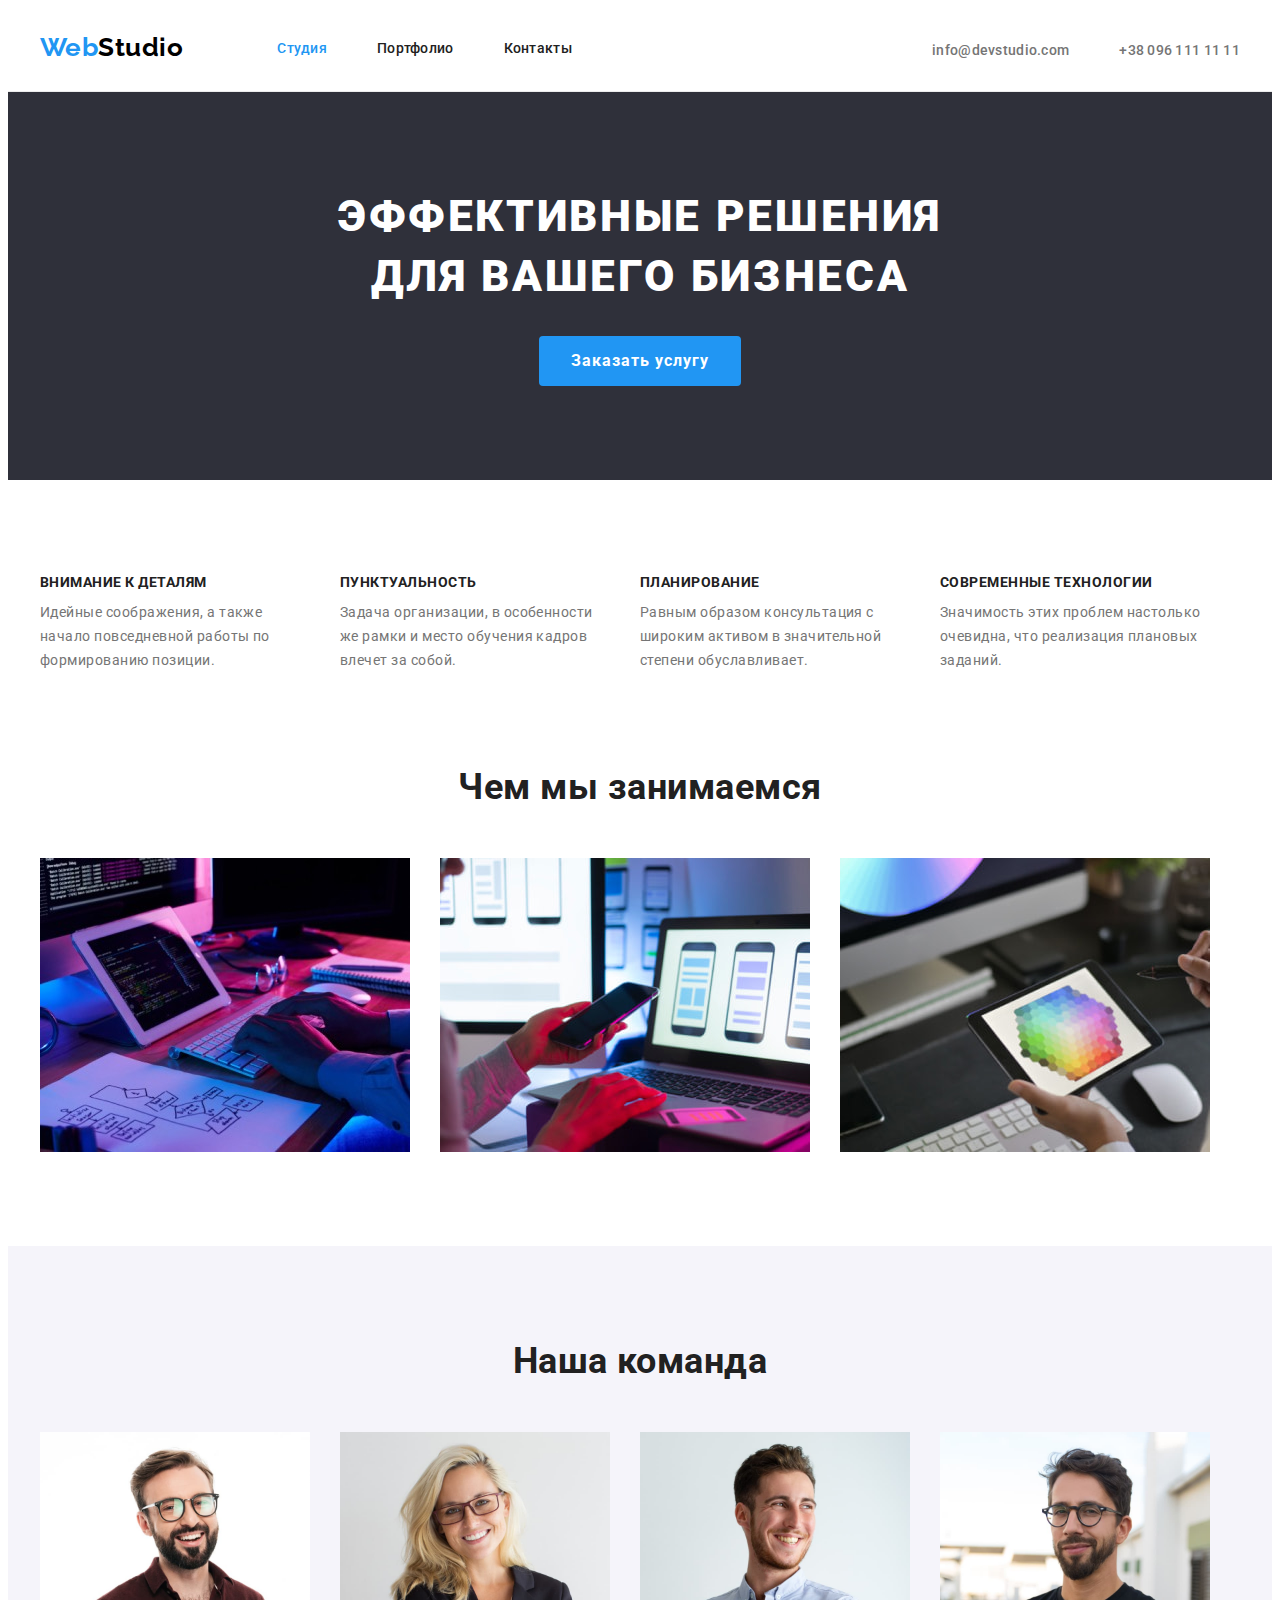
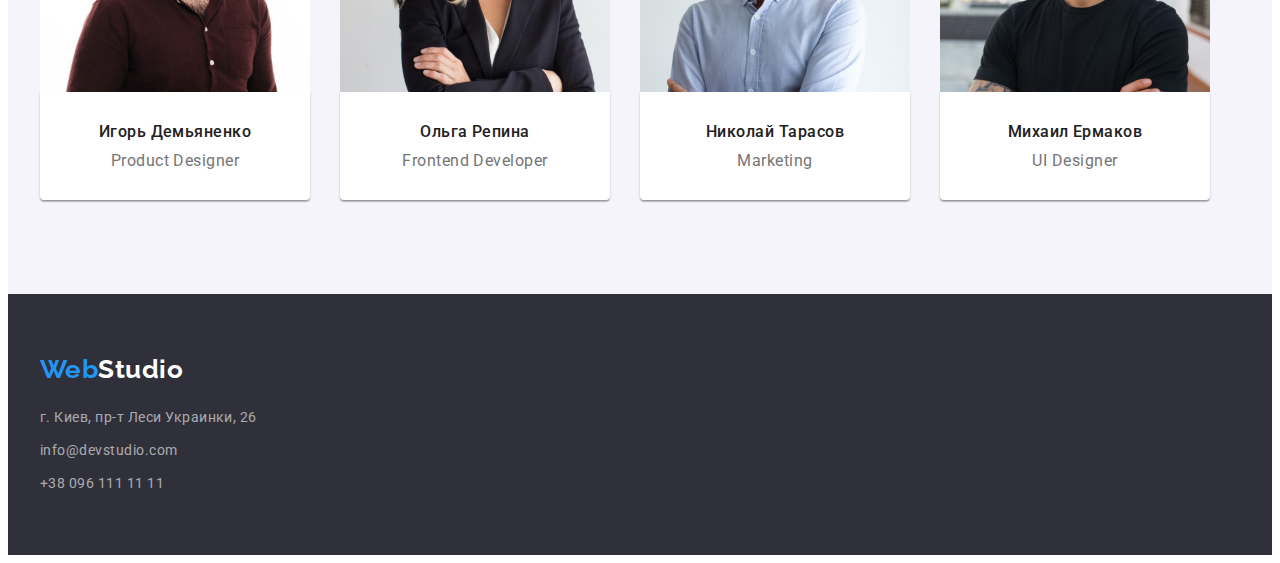
==== commit 4a796789: "Исправляет ошибки, согласно замечаний ментора." ====
--- a/index.html
+++ b/index.html
@@ -19,7 +19,7 @@
     <header class="page-header">
         <div class="container main-nav">
             <nav class="main-nav-list">
-                <a href="index.html" class="logo">Web<span class="logo-header">Studio</span></a>
+                <div class="logo-header-box"><a href="index.html" class="logo">Web<span class="logo-header">Studio</span></a></div>
                 <ul class="site-nav list">
                     <li class="item"><a href="./index.html" class="link current">Студия</a></li>
                     <li class="item"><a href="./portfolio.html" class="link">Портфолио</a></li>
@@ -34,14 +34,14 @@
     </header>   
     <main>
         <!--Герой-->
-        <section class="hero section no-padding">
+        <section class="hero section">
             <div class="container">
                 <h1 class="hero-title">Эффективные решения <br>  для вашего бизнеса</h1>
                 <button type="button" class="button secondary">Заказать услугу</button>
             </div>
         </section>
             <!--Преимущества-->        
-        <section class="feature section no-padding">
+        <section class="section feature">
             <div class="container">
                 <h2 class="section-title" hidden>Преимущества</h2>
                 <ul class="feature-list list">
@@ -108,16 +108,17 @@
             </div>
         </section>       
     </main>
-            <!--Подвал-->
-        <footer class="footer">
-            <div class="container">
-                <a href="./index.html" class="logo" lang="en">Web<span class="logo-footer">Studio</span></a>
-                <address>
+        <!--Подвал-->
+        <footer class="page-footer">
+            <div class="container footer">
+                <div class="logo-footer-box"><a href="./index.html" class="logo" lang="en">Web<span class="logo-footer">Studio</span></a>
+                </div>
+                <address class="addres-list">
                     <ul class="footer-contacts list">
-                        <li><a href="https://goo.gl/maps/nZHNvtM2P8FYW9ou6" class="contacts-address" target="_blank" 
+                        <li class="item"><a href="https://goo.gl/maps/nZHNvtM2P8FYW9ou6" class="contacts address" target="_blank" 
                                 rel="noopener noreferrer">г. Киев, пр-т Леси Украинки, 26</a></li>
-                        <li><a href="mailto:info@devstudio.com" class="contacts-item link">info@devstudio.com</a></li>
-                        <li><a href="tel:+380961111111" class="contacts-item link">+38 096 111 11 11 </a></li>
+                        <li class="item"><a href="mailto:info@devstudio.com" class="contacts link">info@devstudio.com</a></li>
+                        <li class="item"><a href="tel:+380961111111" class="contacts link">+38 096 111 11 11 </a></li>
                     </ul>             
                 </address>
             </div>
--- a/css/styles.css
+++ b/css/styles.css
@@ -59,15 +59,11 @@
   border: none;
   cursor: pointer;
   border-radius: 4px;
-  min-width: 130px;
   text-align: center;
 }
 
 /* --------------Logo style------------- */
 .logo {
-  padding-top: 24px;
-  padding-bottom: 25px;
-
   color: var(--akcent-text-color);
   font-family: "Raleway", sans-serif;
   font-weight: 700;
@@ -75,8 +71,6 @@
   line-height: calc(31 / 26);
 }
 .logo-header {
-  padding-top: 24px;
-  padding-bottom: 25px;
   color: rgba(0, 0, 0, 1);
 }
 .logo-footer {
@@ -87,10 +81,14 @@
 /*-------------- Header --------------*/
 .page-header {
   background-color: var(--background-color-body);
-
   border-bottom-width: 1px;
   border-bottom-style: solid;
   border-bottom-color: #ececec;
+}
+.logo-header-box {
+  margin-right: auto;
+  padding-top: 24px;
+  padding-bottom: 25px;
 }
 /*-------------- Main-nav --------------*/
 .main-nav-list {
@@ -152,13 +150,12 @@
 /*---------------- Hero ----------------*/
 .hero {
   padding-top: 200px;
-  margin-bottom: 94px;
+  padding-bottom: 200px;
   background-color: var(--background-color-footer);
   text-align: center;
 }
 .hero-title {
   margin-top: 0;
-  padding-top: 200px;
   margin-bottom: 30px;
 
   font-weight: 900;
@@ -170,7 +167,6 @@
 }
 .button.secondary {
   padding: 10px 32px;
-  margin-bottom: 200px;
 
   font-family: inherit;
   font-weight: 700;
@@ -212,6 +208,9 @@
 }
 
 /*------------------ Features -------------*/
+.section.feature {
+  padding-bottom: 0;
+}
 .feature-list {
   display: flex;
   flex-wrap: wrap;
@@ -260,16 +259,14 @@
 }
 .team-list {
   display: flex;
-
+}
+.team-item-title {
+  margin-bottom: 10px;
+
+  font-weight: 500;
   font-size: 16px;
   line-height: calc(19 / 16);
   text-align: center;
-}
-.team-item-title {
-  padding-top: 30px;
-  margin-bottom: 10px;
-
-  font-weight: 500;
   color: var(--title-text-color);
 }
 .team-item-text {
@@ -287,30 +284,49 @@
   margin-left: 30px;
 }
 .item-content {
+  padding-top: 30px;
   padding-bottom: 30px;
   box-shadow: var(--card-shadows);
   border-radius: 0px 0px 4px 4px;
 }
 
 /*------------------ Footer ---------------*/
+.page-footer {
+  background-color: var(--background-color-footer);
+}
 .footer {
-  margin-bottom: auto;
+  display: flex;
+  flex-direction: column;
+  margin-right: auto;
   padding-top: 60px;
   padding-bottom: 60px;
-  background-color: var(--background-color-footer);
+}
+.logo-footer-box {
+  margin-bottom: 20px;
+}
+.addres-list {
+  display: flex;
 }
 .footer-contacts {
-  padding-top: 20px;
+  display: block;
+
+  flex-direction: column;
+  margin-right: auto;
   font-style: normal;
   font-size: 14px;
   line-height: calc(24 / 14);
   text-decoration: none;
 }
-.contacts-address {
+/* .footer-contacts .item + .item {
+  padding-top: 9px;
+} */
+.footer-contacts .item:not(:last-child) {
   margin-bottom: 9px;
+}
+.contacts .address {
   color: var(--secondary-text-color);
 }
-.contacts-item {
+.contacts {
   margin-bottom: 9px;
   color: rgba(255, 255, 255, 0.6);
 }
@@ -354,6 +370,9 @@
   width: 370px;
   margin-right: 30px;
   margin-bottom: 30px;
+  background: #ffffff;
+  border: 1px solid #eeeeee;
+  box-sizing: border-box;
 }
 .activities-list .item:nth-child(3n) {
   margin-right: 0;
@@ -370,6 +389,8 @@
 } */
 
 .activities-item-title {
+  margin-bottom: 4px;
+
   font-weight: 700;
   font-size: 18px;
   line-height: calc(36 / 18);
@@ -381,3 +402,6 @@
   line-height: calc(30 / 16);
   color: var(--primary-text-color);
 }
+.item-box {
+  padding: 20px 24px;
+}
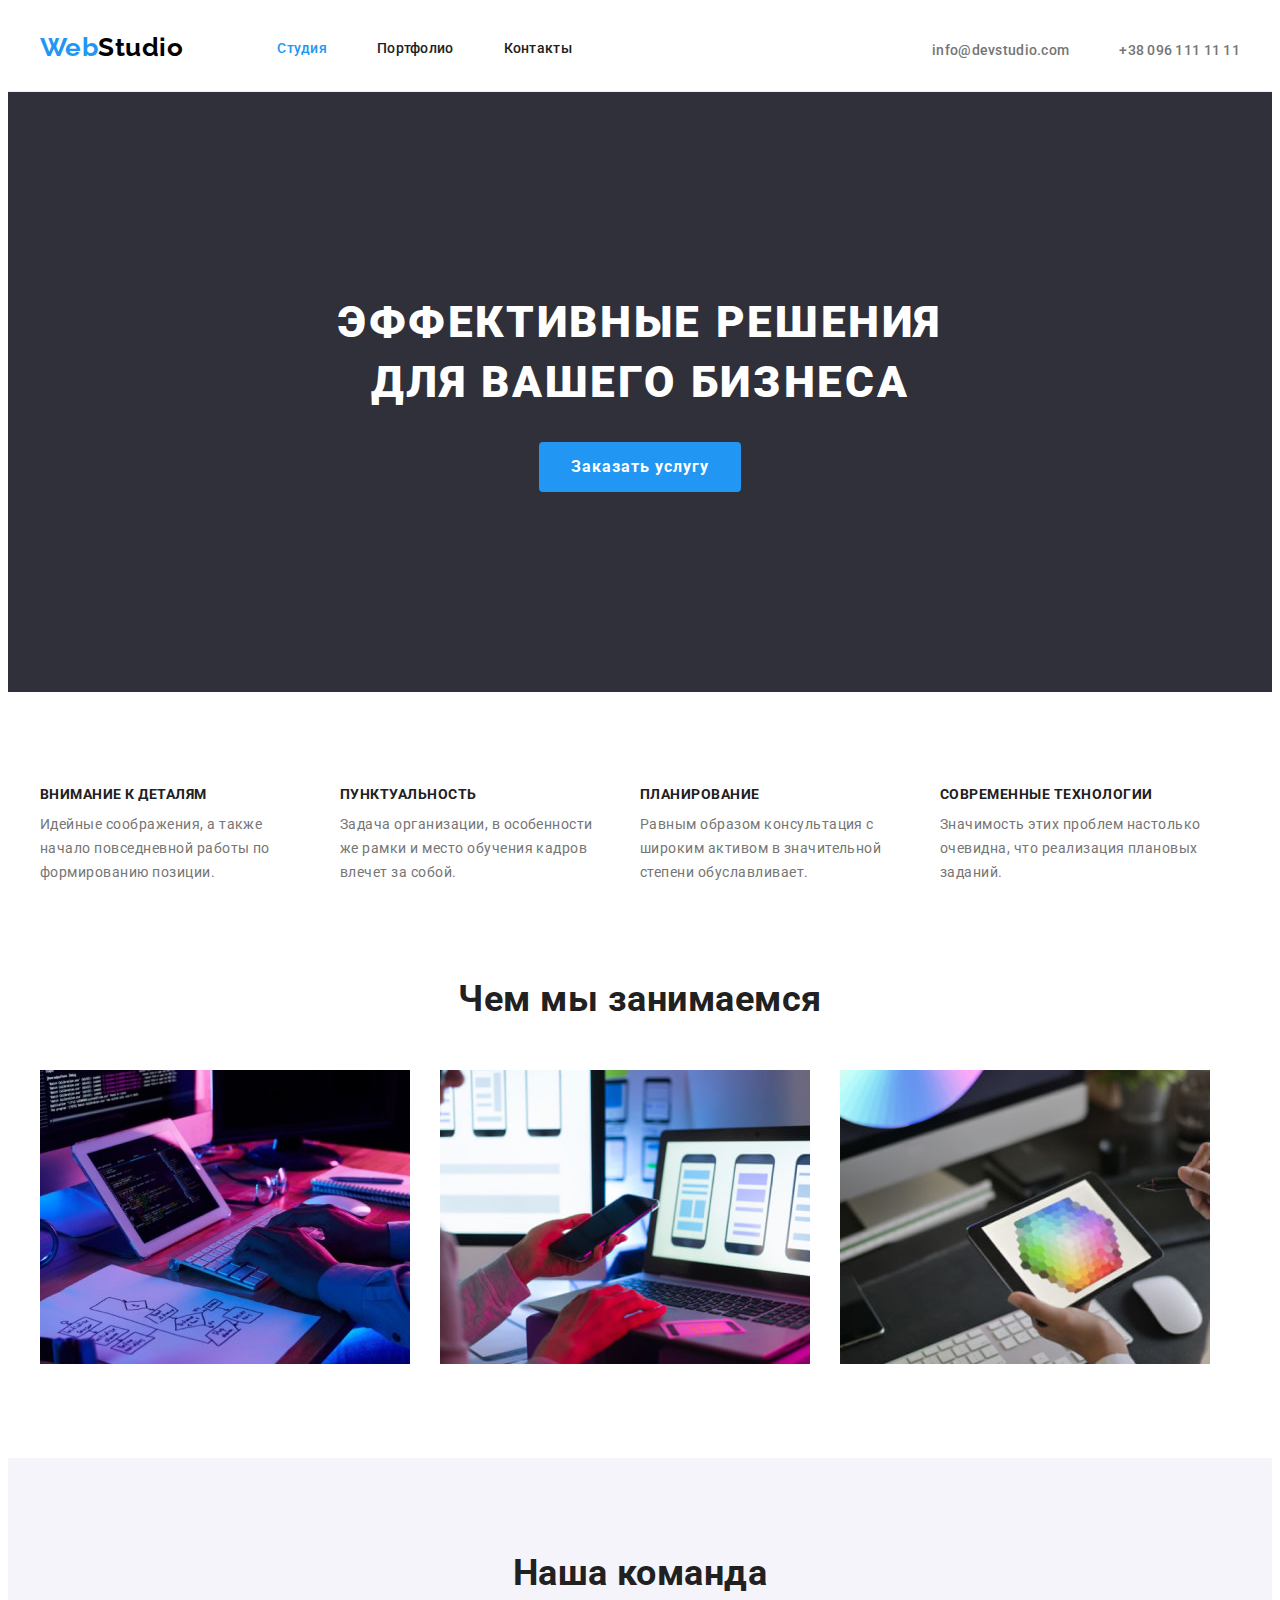
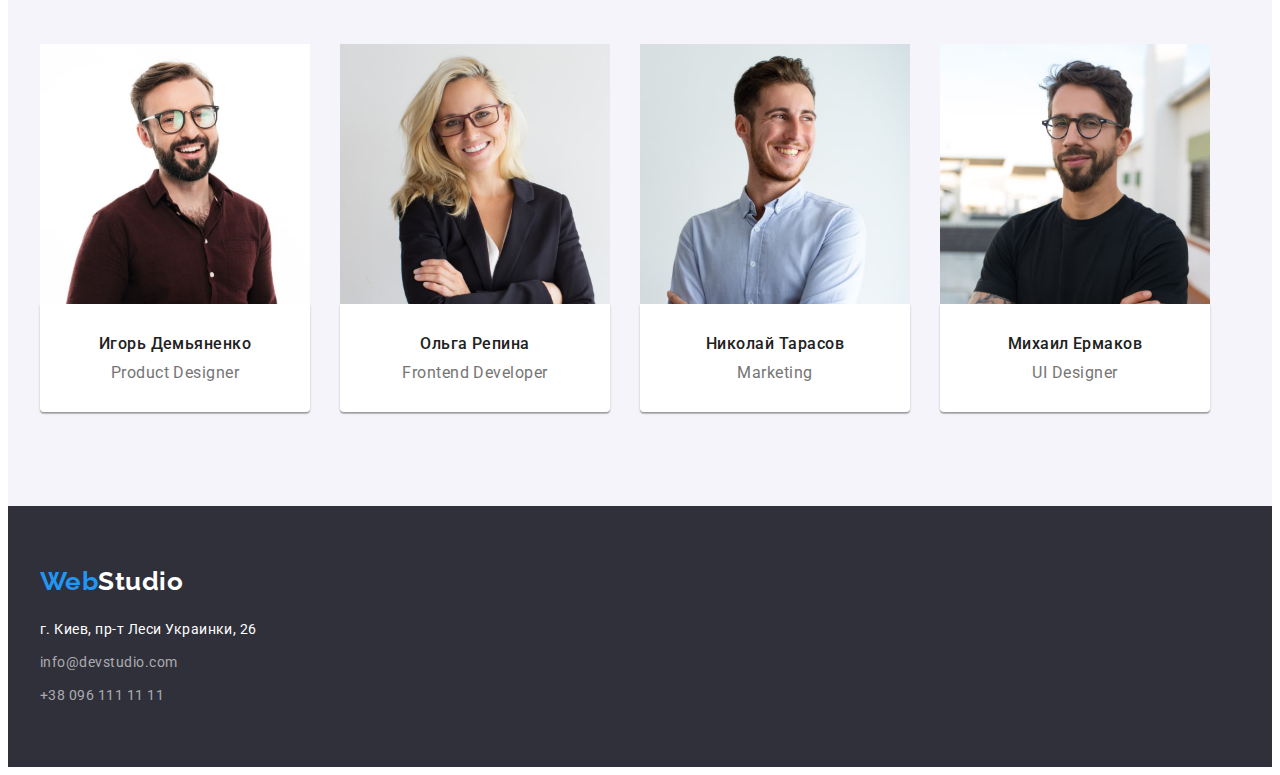
==== commit 31265f24: "Вносит правки после проверки ментора." ====
--- a/index.html
+++ b/index.html
@@ -109,8 +109,8 @@
         </section>       
     </main>
         <!--Подвал-->
-        <footer class="page-footer">
-            <div class="container footer">
+        <footer class="footer">
+            <div class="container">
                 <div class="logo-footer-box"><a href="./index.html" class="logo" lang="en">Web<span class="logo-footer">Studio</span></a>
                 </div>
                 <address class="addres-list">
--- a/css/styles.css
+++ b/css/styles.css
@@ -148,7 +148,7 @@
 }
 
 /*---------------- Hero ----------------*/
-.hero {
+.hero.section {
   padding-top: 200px;
   padding-bottom: 200px;
   background-color: var(--background-color-footer);
@@ -291,15 +291,13 @@
 }
 
 /*------------------ Footer ---------------*/
-.page-footer {
-  background-color: var(--background-color-footer);
-}
 .footer {
   display: flex;
   flex-direction: column;
   margin-right: auto;
   padding-top: 60px;
   padding-bottom: 60px;
+  background-color: var(--background-color-footer);
 }
 .logo-footer-box {
   margin-bottom: 20px;
@@ -323,7 +321,7 @@
 .footer-contacts .item:not(:last-child) {
   margin-bottom: 9px;
 }
-.contacts .address {
+.contacts.address {
   color: var(--secondary-text-color);
 }
 .contacts {
